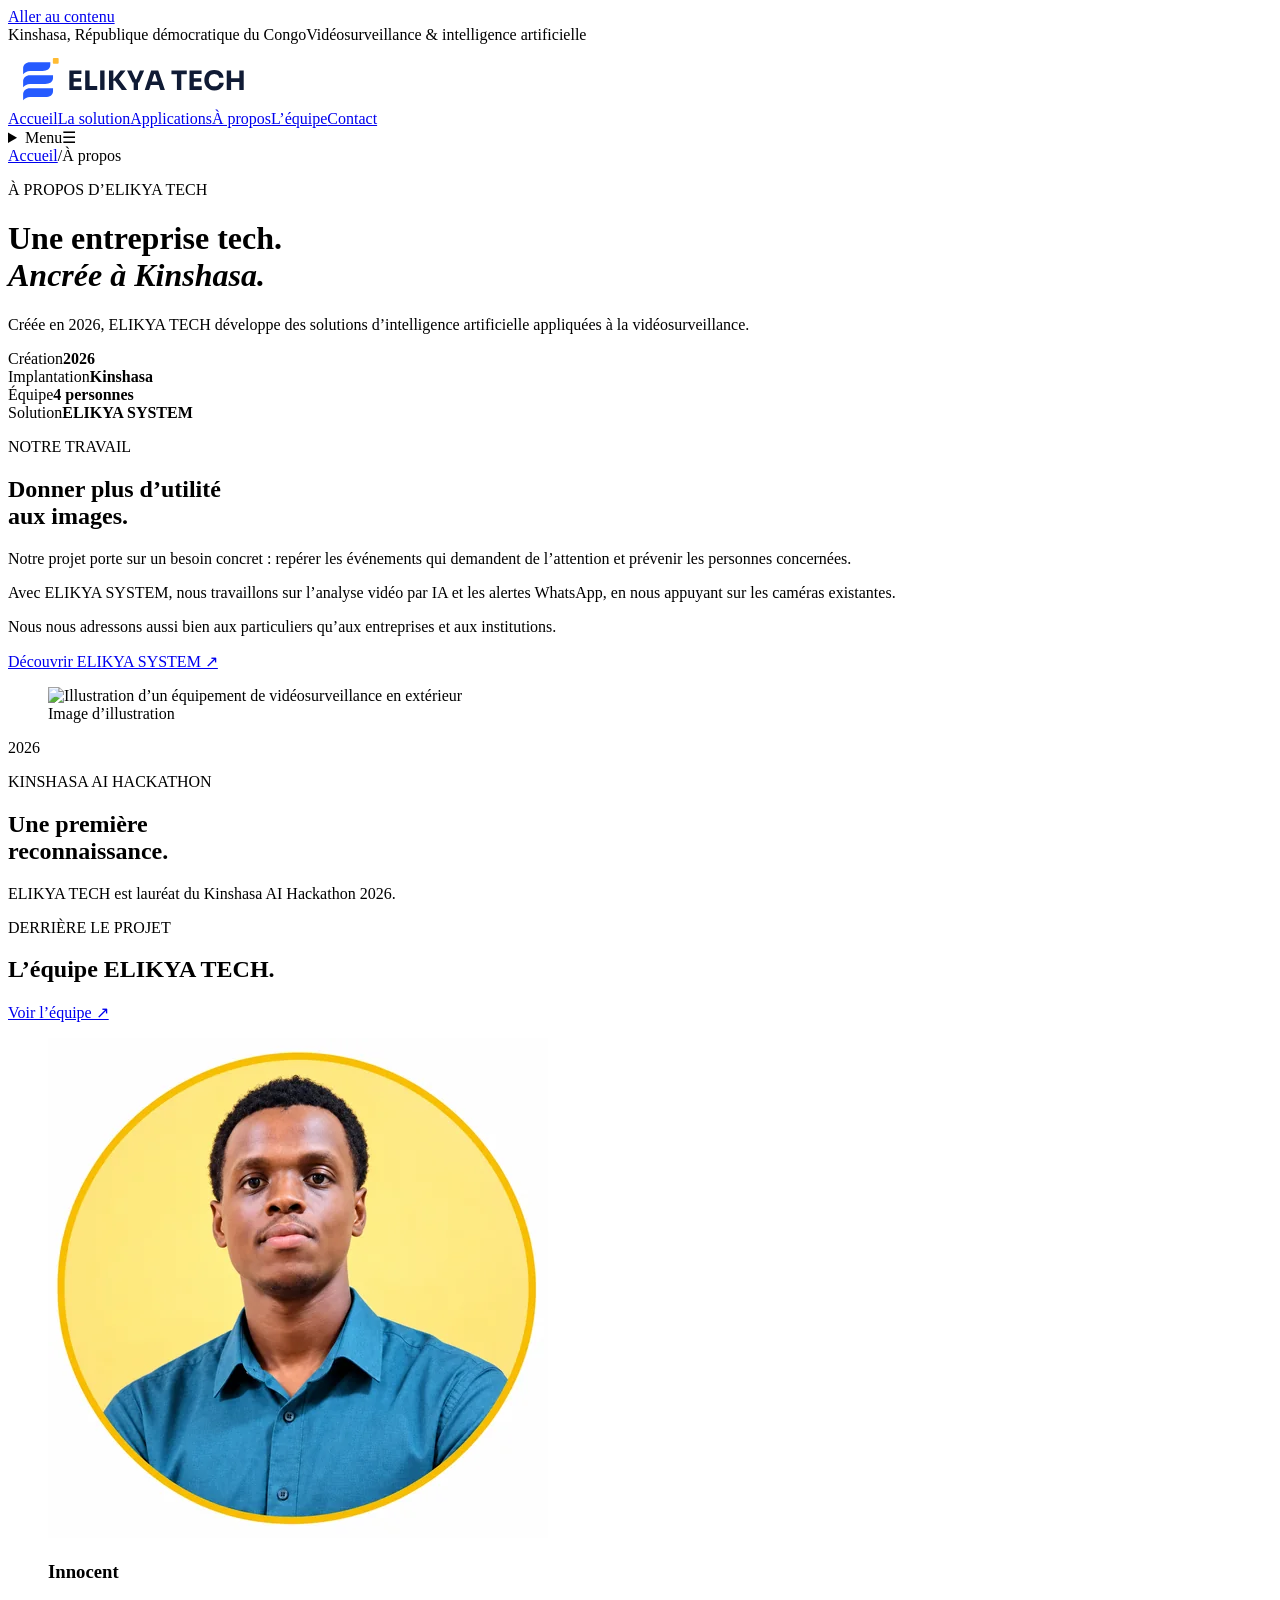
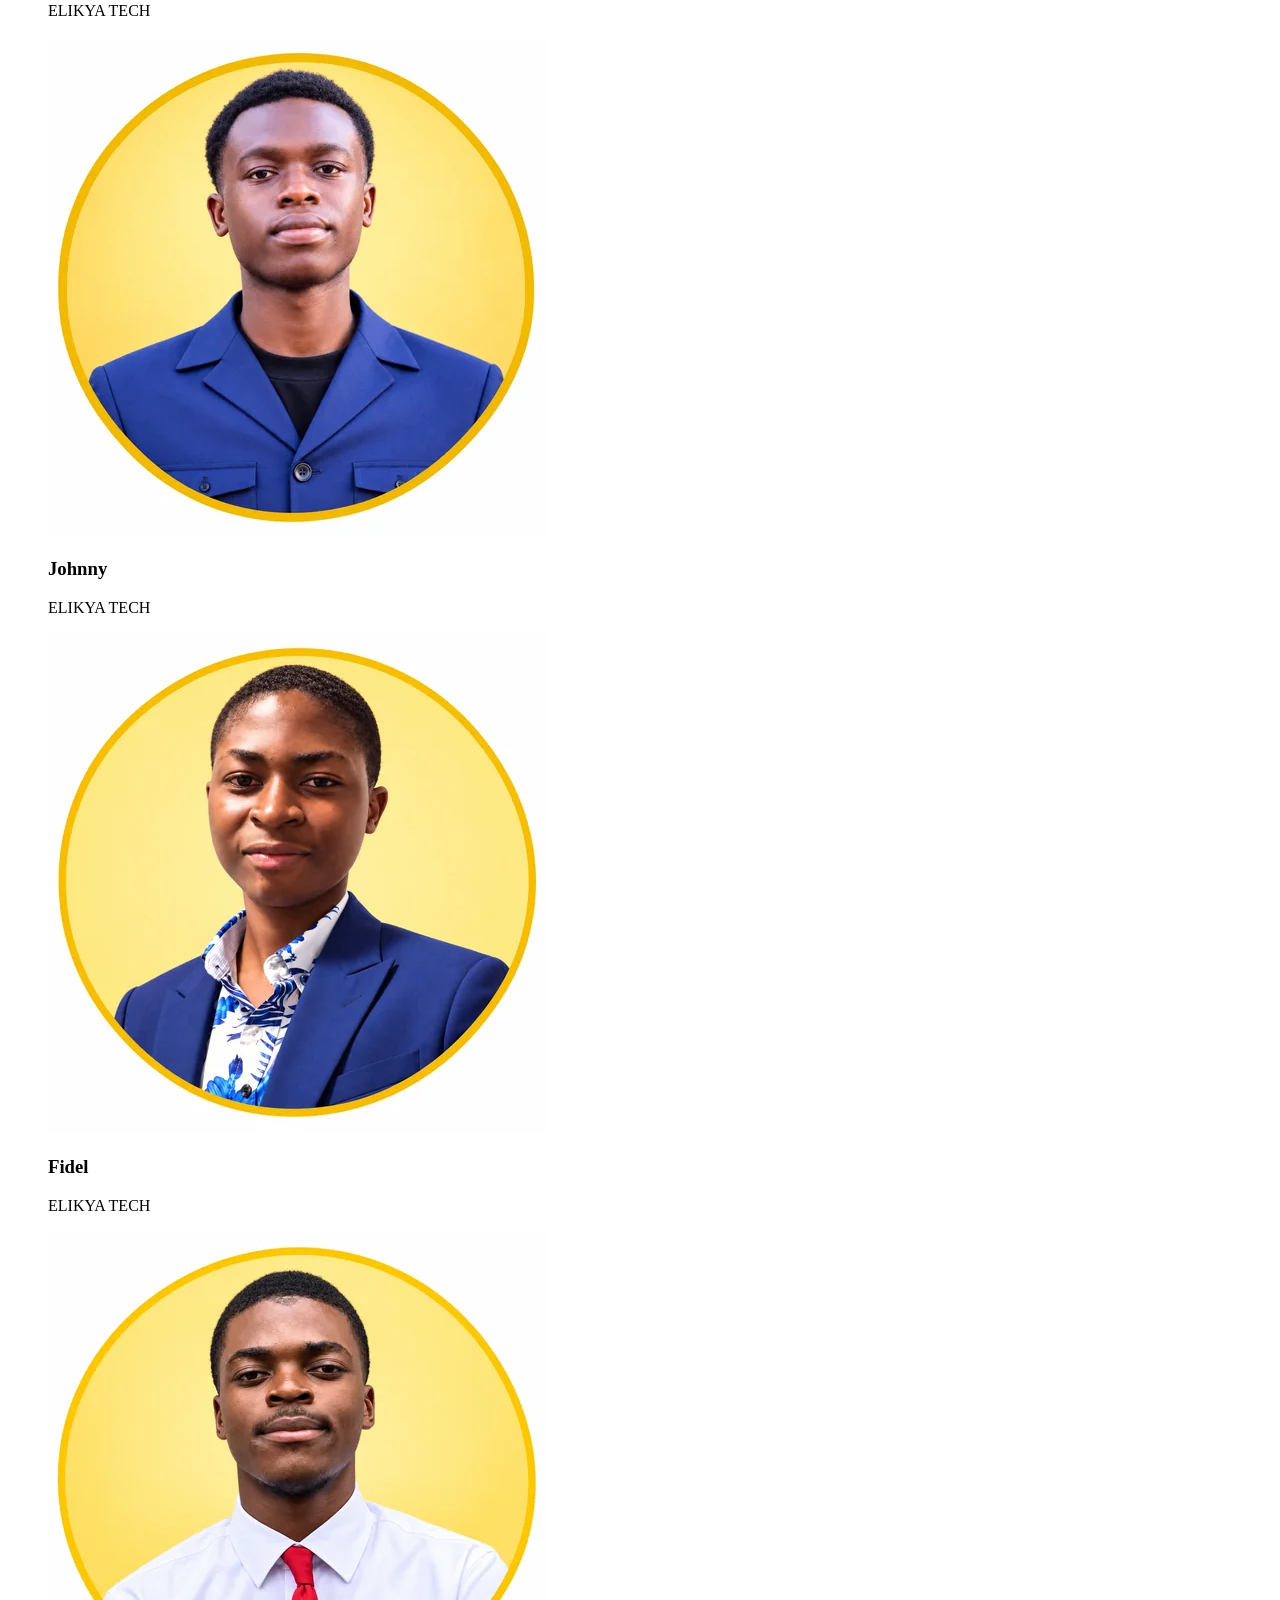
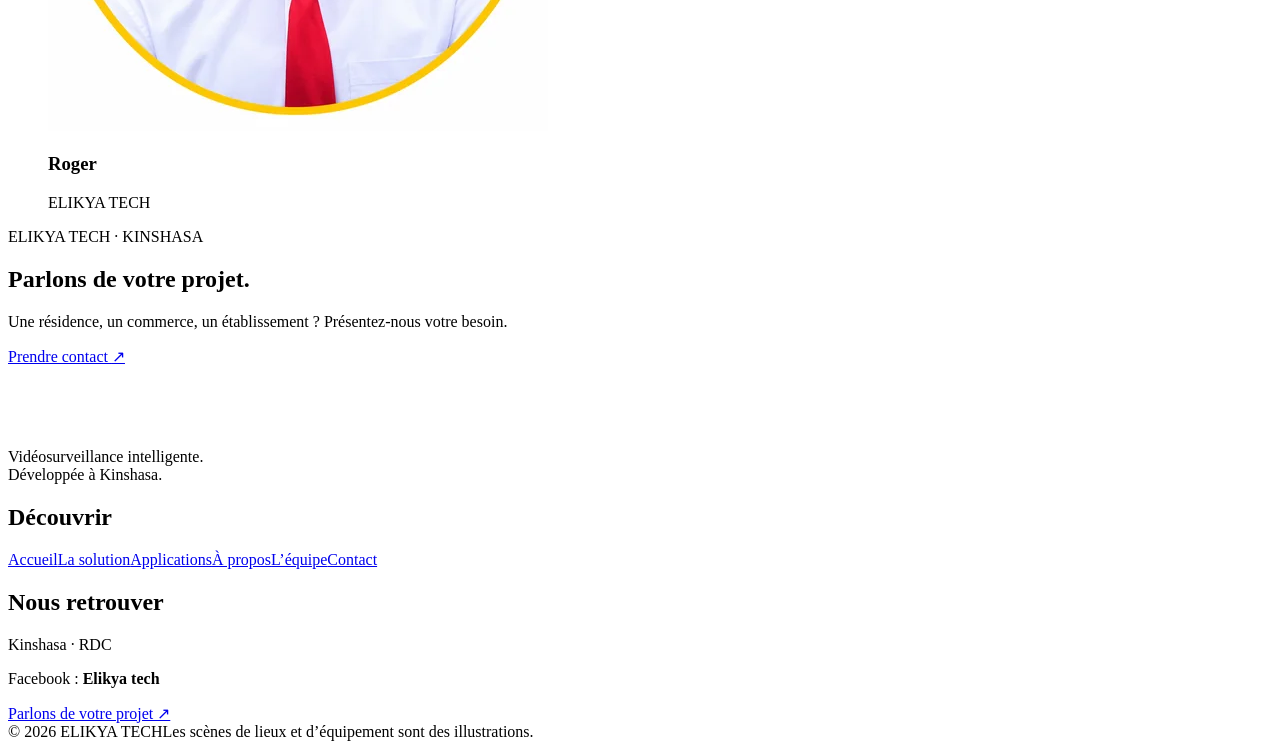
==== a-propos.html @ 8330489a "Refondre ELIKYA TECH en six pages HTML natives" ====
<!doctype html>
<html lang="fr">
<head>
  <meta charset="utf-8">
  <meta name="viewport" content="width=device-width, initial-scale=1">
  <meta name="theme-color" content="#101b35">
  <title>À propos · ELIKYA TECH</title>
  <meta name="description" content="ELIKYA TECH, entreprise créée à Kinshasa en 2026, développe ELIKYA SYSTEM. Découvrez notre projet et notre équipe.">
  <link rel="canonical" href="https://innpero.github.io/elikya-tech-site/a-propos.html">
  <meta property="og:type" content="website">
  <meta property="og:title" content="À propos · ELIKYA TECH">
  <meta property="og:description" content="ELIKYA TECH, entreprise créée à Kinshasa en 2026, développe ELIKYA SYSTEM. Découvrez notre projet et notre équipe.">
  <meta property="og:image" content="https://innpero.github.io/elikya-tech-site/assets/camera.webp">
  <meta property="og:url" content="https://innpero.github.io/elikya-tech-site/a-propos.html">
  <link rel="icon" href="assets/favicon.svg" type="image/svg+xml">
  <link rel="stylesheet" href="css/site.css">
  <script src="js/site.js" defer></script>
</head>
<body>
<a href="#contenu" class="skip">Aller au contenu</a>
<div class="topline"><div class="wrap"><span>Kinshasa, République démocratique du Congo</span><span>Vidéosurveillance & intelligence artificielle</span></div></div>
<header class="site-header"><div class="wrap header-inner">
  <a href="index.html" class="brand" aria-label="ELIKYA TECH, accueil"><img src="assets/logo-horizontal.svg" alt="ELIKYA TECH" width="282" height="62"></a>
  <nav class="desktop-nav" aria-label="Navigation principale"><a href="index.html">Accueil</a><a href="solution.html">La solution</a><a href="applications.html">Applications</a><a href="a-propos.html" aria-current="page">À propos</a><a href="equipe.html">L’équipe</a><a href="contact.html">Contact</a></nav>
  <details class="mobile-menu"><summary aria-label="Ouvrir la navigation"><span>Menu</span><span class="menu-icon" aria-hidden="true">☰</span></summary><nav aria-label="Navigation mobile"><a href="index.html">Accueil</a><a href="solution.html">La solution</a><a href="applications.html">Applications</a><a href="a-propos.html" aria-current="page">À propos</a><a href="equipe.html">L’équipe</a><a href="contact.html">Contact</a></nav></details>
</div></header>
<main id="contenu"><nav class="breadcrumb wrap" aria-label="Fil d’Ariane"><a href="index.html">Accueil</a><span aria-hidden="true">/</span><span>À propos</span></nav>
<header class="wrap page-heading about-heading"><p class="eyebrow">À PROPOS D’ELIKYA TECH</p><h1>Une entreprise tech.<br><em>Ancrée à Kinshasa.</em></h1><p class="lead">Créée en 2026, ELIKYA TECH développe des solutions d’intelligence artificielle appliquées à la vidéosurveillance.</p></header>
<div class="wrap facts-strip"><div><span>Création</span><strong>2026</strong></div><div><span>Implantation</span><strong>Kinshasa</strong></div><div><span>Équipe</span><strong>4 personnes</strong></div><div><span>Solution</span><strong>ELIKYA SYSTEM</strong></div></div>
<section class="wrap about-story"><div class="story-copy"><p class="eyebrow">NOTRE TRAVAIL</p><h2>Donner plus d’utilité<br>aux images.</h2><p class="lead">Notre projet porte sur un besoin concret : repérer les événements qui demandent de l’attention et prévenir les personnes concernées.</p><p>Avec ELIKYA SYSTEM, nous travaillons sur l’analyse vidéo par IA et les alertes WhatsApp, en nous appuyant sur les caméras existantes.</p><p>Nous nous adressons aussi bien aux particuliers qu’aux entreprises et aux institutions.</p><a class="text-link" href="solution.html">Découvrir ELIKYA SYSTEM ↗</a></div><figure><img src="assets/camera.webp" alt="Illustration d’un équipement de vidéosurveillance en extérieur" width="1536" height="1024" class="" loading="lazy" decoding="async"><figcaption>Image d’illustration</figcaption></figure></section>
<section class="milestone"><div class="wrap milestone-inner"><span class="milestone-year">2026</span><div><p class="eyebrow">KINSHASA AI HACKATHON</p><h2>Une première<br>reconnaissance.</h2><p>ELIKYA TECH est lauréat du Kinshasa AI Hackathon 2026.</p></div></div></section>
<section class="wrap team-preview"><div class="section-heading"><div><p class="eyebrow">DERRIÈRE LE PROJET</p><h2>L’équipe ELIKYA TECH.</h2></div><a class="text-link" href="equipe.html">Voir l’équipe ↗</a></div><div class="portrait-grid"><figure class="portrait"><img src="assets/team-innocent.webp" alt="Portrait de Innocent, équipe ELIKYA TECH" width="500" height="500" loading="lazy" decoding="async"><figcaption><h3>Innocent</h3><span>ELIKYA TECH</span></figcaption></figure><figure class="portrait"><img src="assets/team-johnny.webp" alt="Portrait de Johnny, équipe ELIKYA TECH" width="500" height="500" loading="lazy" decoding="async"><figcaption><h3>Johnny</h3><span>ELIKYA TECH</span></figcaption></figure><figure class="portrait"><img src="assets/team-fidel.webp" alt="Portrait de Fidel, équipe ELIKYA TECH" width="500" height="500" loading="lazy" decoding="async"><figcaption><h3>Fidel</h3><span>ELIKYA TECH</span></figcaption></figure><figure class="portrait"><img src="assets/team-roger.webp" alt="Portrait de Roger, équipe ELIKYA TECH" width="500" height="500" loading="lazy" decoding="async"><figcaption><h3>Roger</h3><span>ELIKYA TECH</span></figcaption></figure></div></section>
<section class="contact-band"><div class="wrap band-inner"><div><p class="eyebrow">ELIKYA TECH · KINSHASA</p><h2>Parlons de votre projet.</h2><p>Une résidence, un commerce, un établissement ? Présentez-nous votre besoin.</p></div><a class="button light" href="contact.html">Prendre contact <span aria-hidden="true">↗</span></a></div></section>
</main>
<footer class="site-footer"><div class="wrap footer-grid"><div class="footer-intro"><a href="index.html"><img src="assets/logo-horizontal-white.svg" alt="ELIKYA TECH" width="282" height="62" loading="lazy"></a><p>Vidéosurveillance intelligente.<br>Développée à Kinshasa.</p></div><div><h2>Découvrir</h2><nav aria-label="Navigation de pied de page"><a href="index.html">Accueil</a><a href="solution.html">La solution</a><a href="applications.html">Applications</a><a href="a-propos.html" aria-current="page">À propos</a><a href="equipe.html">L’équipe</a><a href="contact.html">Contact</a></nav></div><div><h2>Nous retrouver</h2><p>Kinshasa · RDC</p><p>Facebook : <strong>Elikya tech</strong></p><a href="contact.html" class="footer-contact">Parlons de votre projet ↗</a></div></div><div class="wrap footer-bottom"><span>© 2026 ELIKYA TECH</span><span>Les scènes de lieux et d’équipement sont des illustrations.</span></div></footer>
</body>
</html>
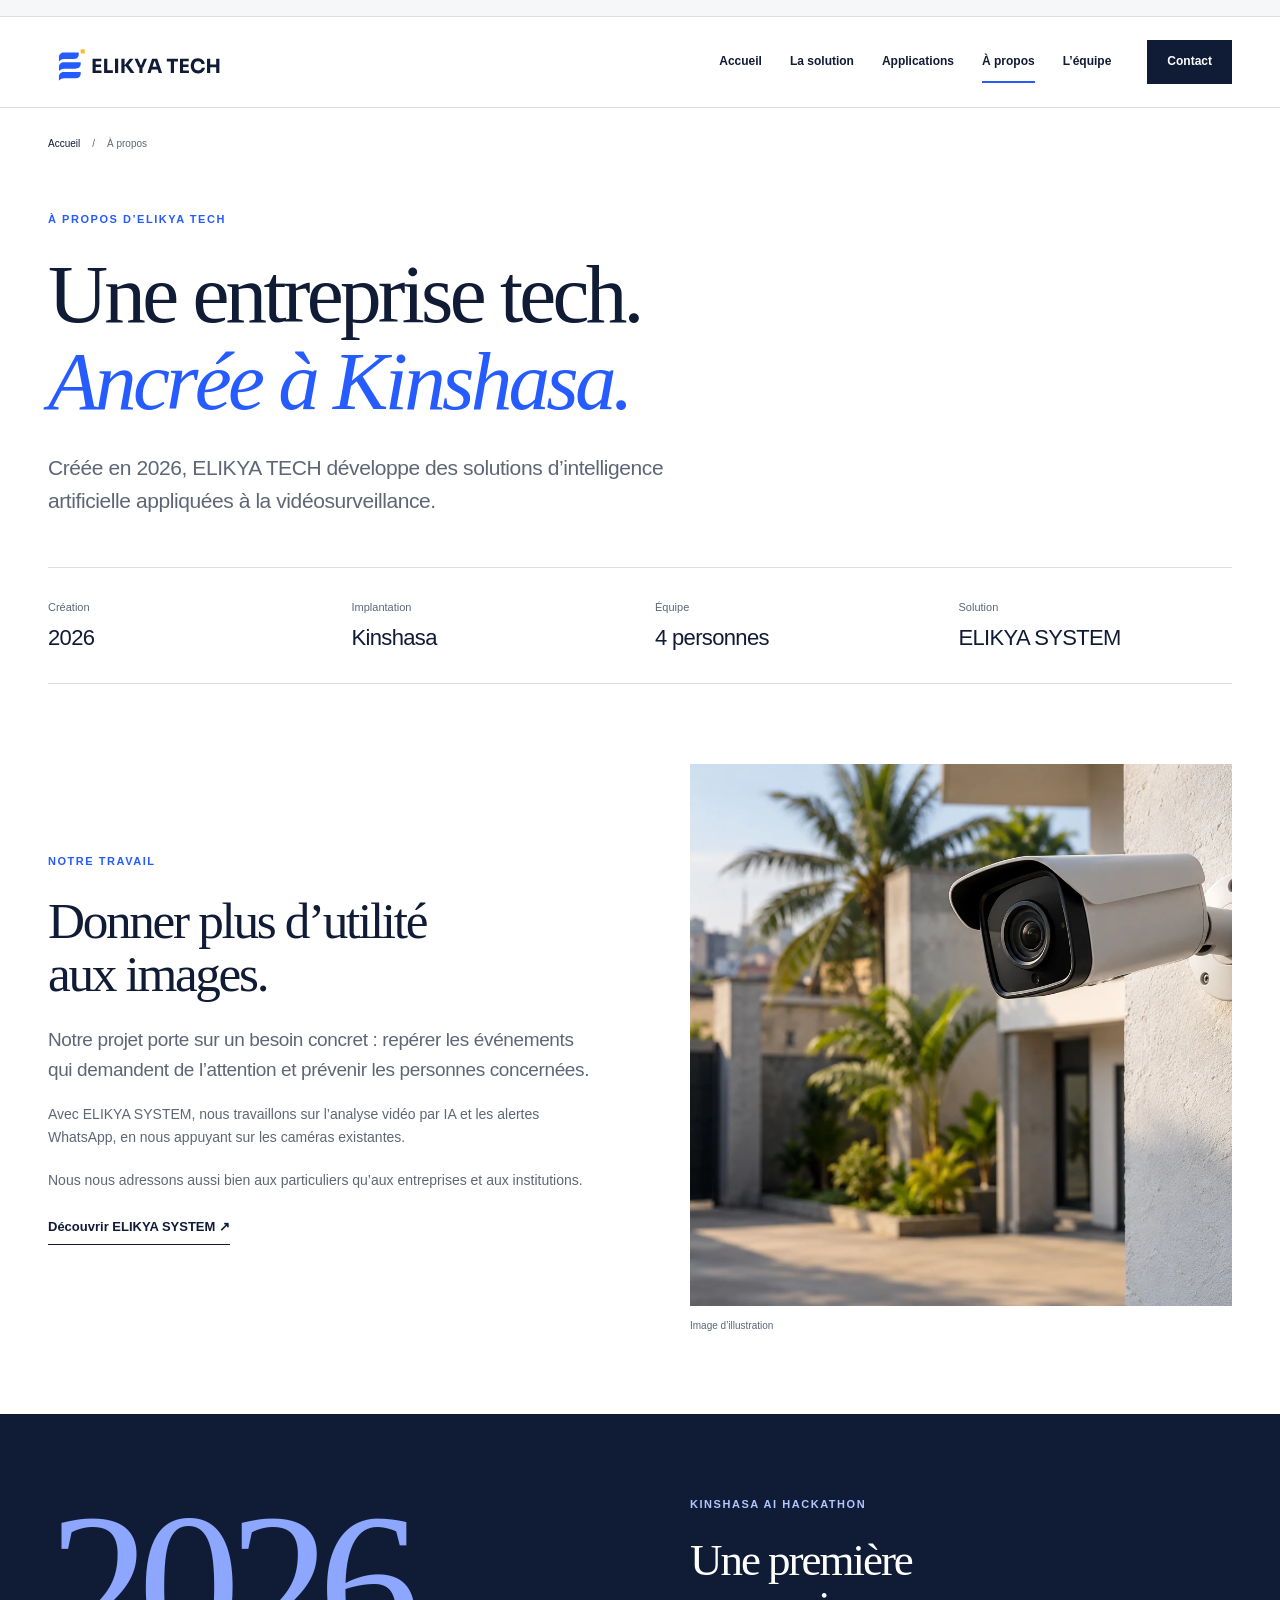
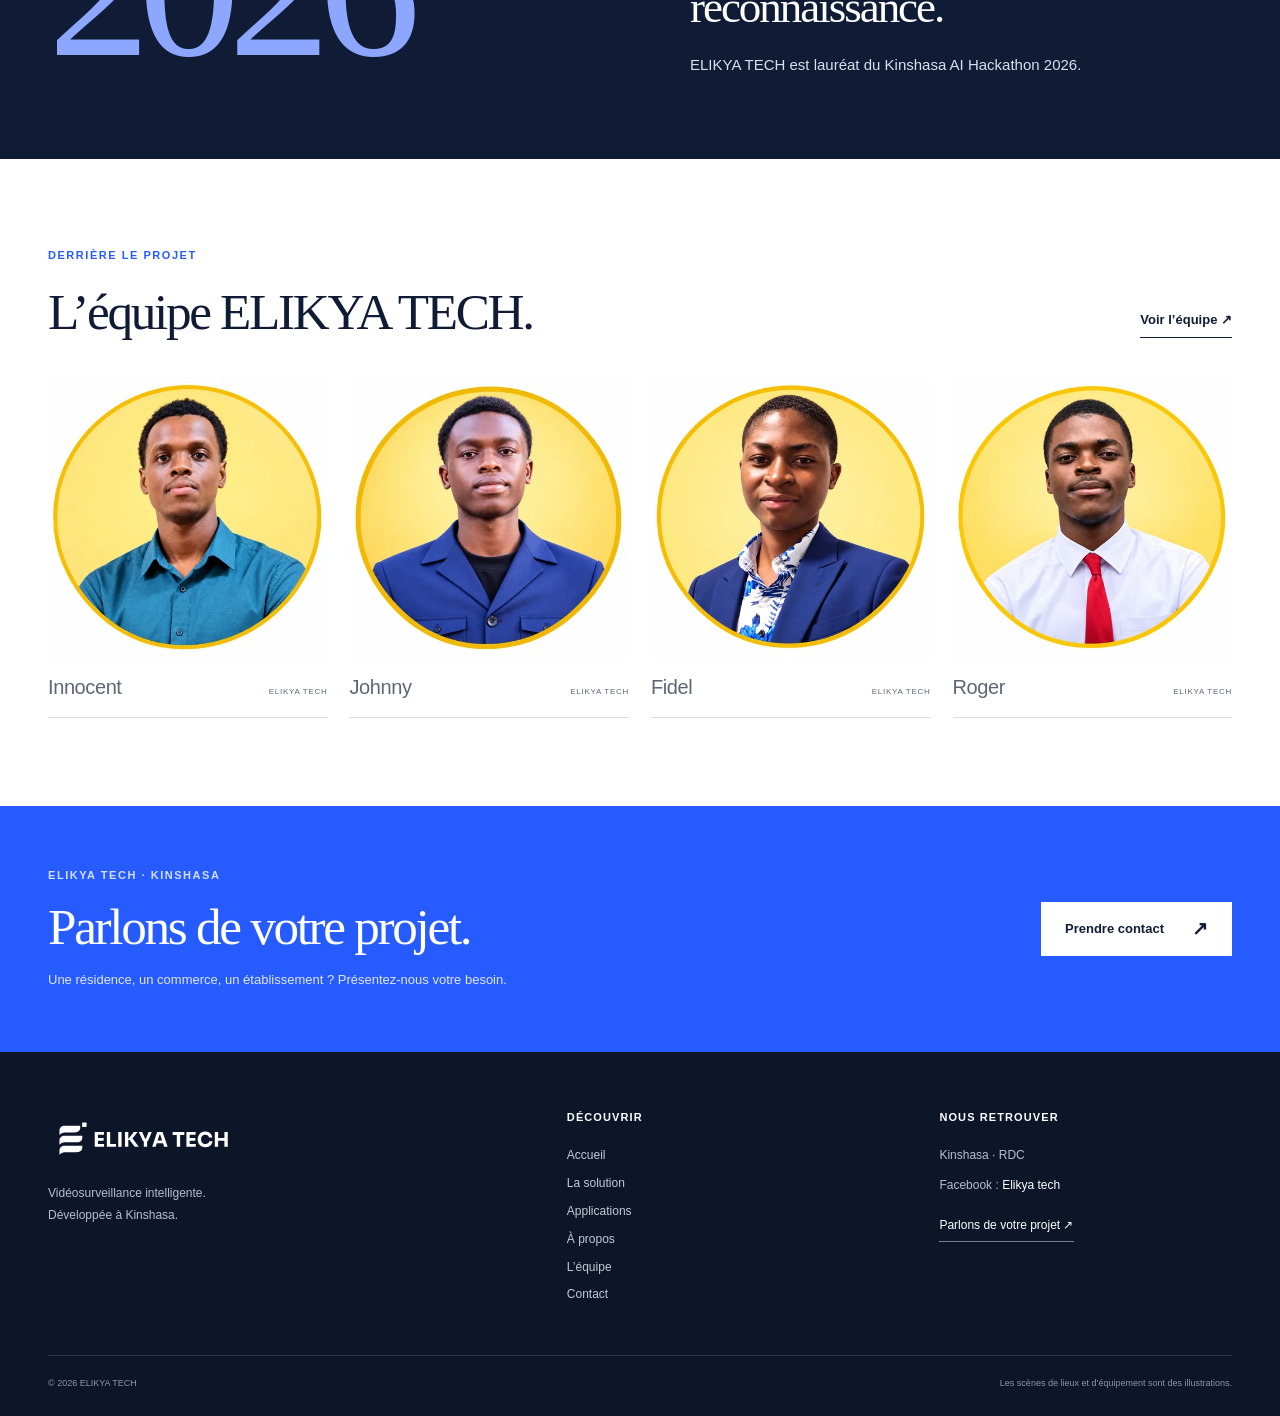
==== commit 9d109def: "Update a-propos.html" ====
--- a/a-propos.html
+++ b/a-propos.html
@@ -13,12 +13,12 @@
   <meta property="og:image" content="https://innpero.github.io/elikya-tech-site/assets/camera.webp">
   <meta property="og:url" content="https://innpero.github.io/elikya-tech-site/a-propos.html">
   <link rel="icon" href="assets/favicon.svg" type="image/svg+xml">
-  <link rel="stylesheet" href="css/site.css">
+  <link rel="stylesheet" href="css/site.css?v=20261021-2">
   <script src="js/site.js" defer></script>
 </head>
 <body>
 <a href="#contenu" class="skip">Aller au contenu</a>
-<div class="topline"><div class="wrap"><span>Kinshasa, République démocratique du Congo</span><span>Vidéosurveillance & intelligence artificielle</span></div></div>
+<div class="topline"><div class="wrap"><span>Vidéosurveillance & intelligence artificielle</span></div></div>
 <header class="site-header"><div class="wrap header-inner">
   <a href="index.html" class="brand" aria-label="ELIKYA TECH, accueil"><img src="assets/logo-horizontal.svg" alt="ELIKYA TECH" width="282" height="62"></a>
   <nav class="desktop-nav" aria-label="Navigation principale"><a href="index.html">Accueil</a><a href="solution.html">La solution</a><a href="applications.html">Applications</a><a href="a-propos.html" aria-current="page">À propos</a><a href="equipe.html">L’équipe</a><a href="contact.html">Contact</a></nav>
@@ -34,4 +34,4 @@
 </main>
 <footer class="site-footer"><div class="wrap footer-grid"><div class="footer-intro"><a href="index.html"><img src="assets/logo-horizontal-white.svg" alt="ELIKYA TECH" width="282" height="62" loading="lazy"></a><p>Vidéosurveillance intelligente.<br>Développée à Kinshasa.</p></div><div><h2>Découvrir</h2><nav aria-label="Navigation de pied de page"><a href="index.html">Accueil</a><a href="solution.html">La solution</a><a href="applications.html">Applications</a><a href="a-propos.html" aria-current="page">À propos</a><a href="equipe.html">L’équipe</a><a href="contact.html">Contact</a></nav></div><div><h2>Nous retrouver</h2><p>Kinshasa · RDC</p><p>Facebook : <strong>Elikya tech</strong></p><a href="contact.html" class="footer-contact">Parlons de votre projet ↗</a></div></div><div class="wrap footer-bottom"><span>© 2026 ELIKYA TECH</span><span>Les scènes de lieux et d’équipement sont des illustrations.</span></div></footer>
 </body>
-</html>+</html>
--- a/css/site.css
+++ b/css/site.css
@@ -0,0 +1,23 @@
+/* ELIKYA TECH — HTML/CSS natifs, 2026 */
+:root{--ink:#101b35;--blue:#265bff;--paper:#fff;--soft:#f3f4f5;--line:#dce0e5;--muted:#5e6675;--yellow:#ffbb33;--serif:Georgia,'Times New Roman',serif;--sans:Arial,Helvetica,sans-serif}
+*{box-sizing:border-box}html{scroll-behavior:smooth;scroll-padding-top:115px}body{margin:0;background:var(--paper);color:var(--ink);font-family:var(--sans);font-size:16px;line-height:1.65}a{color:inherit;text-decoration:none}img{display:block;max-width:100%;height:auto}button,input,select,textarea{font:inherit}button,summary{cursor:pointer}button{border:0}h1,h2,h3,p,figure{margin:0}h1,h2{font-family:var(--serif);font-weight:400;letter-spacing:-.045em;line-height:1.04}h1{font-size:clamp(52px,6.5vw,92px)}h2{font-size:clamp(35px,4vw,58px)}h3{font-size:18px;line-height:1.3;letter-spacing:-.02em}em{font-weight:400;color:var(--blue)}p{color:var(--muted)}p+p{margin-top:19px}a,button,summary,input,textarea,select{-webkit-tap-highlight-color:transparent}:focus-visible{outline:3px solid var(--blue);outline-offset:5px}.wrap{width:min(1240px,calc(100% - 96px));margin-inline:auto}.eyebrow{font-family:var(--sans);font-size:11px;font-weight:700;letter-spacing:.14em;line-height:1.6;text-transform:uppercase;color:var(--blue);margin-bottom:23px}.lead{font-size:21px;line-height:1.55;letter-spacing:-.02em}.skip{position:fixed;top:10px;left:10px;z-index:100;transform:translateY(-160%);background:white;padding:10px 20px;color:var(--ink)}.skip:focus{transform:none}.button{display:inline-flex;gap:28px;align-items:center;justify-content:space-between;padding:16px 23px;min-height:54px;font-size:13px;line-height:1.4;font-weight:700;border:1px solid transparent;transition:background .18s,color .18s;max-width:100%}.button span{font-size:19px;line-height:1}.button.primary{color:white;background:var(--blue)}.button.primary:hover{background:#1647da}.button.dark{color:white;background:var(--ink)}.button.dark:hover{background:var(--blue)}.button.light{background:white;color:var(--ink)}.button.light:hover{background:var(--yellow)}.text-link{font-size:13px;font-weight:700;display:inline-flex;align-items:center;gap:27px;padding-bottom:8px;border-bottom:1px solid var(--ink);line-height:1.5}.text-link:hover{color:var(--blue);border-color:var(--blue)}.text-link span{font-size:19px}
+/* Navigation */
+.topline{border-bottom:1px solid var(--line);background:#f6f7f8}.topline>.wrap{display:flex;justify-content:flex-end;gap:20px;padding-block:8px;font-size:10px;color:var(--muted)}.site-header{position:sticky;top:0;background:white;border-bottom:1px solid var(--line);z-index:20}.header-inner{display:flex;align-items:center;justify-content:space-between;gap:28px;min-height:90px}.brand{flex:none}.brand img{width:205px;height:auto}.desktop-nav{display:flex;align-items:center;gap:28px}.desktop-nav>a{position:relative;font-size:12px;font-weight:700;padding:34px 0;white-space:nowrap}.desktop-nav>a[aria-current=page]:after{content:'';position:absolute;bottom:23px;left:0;right:0;height:2px;background:var(--blue)}.desktop-nav>a:last-child{margin-left:8px;background:var(--ink);color:white;padding:12px 20px}.desktop-nav>a:last-child[aria-current=page]{background:var(--blue)}.desktop-nav>a:last-child:after{display:none}.desktop-nav>a:hover{color:var(--blue)}.desktop-nav>a:last-child:hover{background:var(--blue);color:white}.mobile-menu{display:none}
+/* Home */
+.home-hero{position:relative;isolation:isolate;min-height:660px;display:flex;align-items:center;overflow:hidden;color:white;background:var(--ink)}.hero-photo{position:absolute;inset:0;width:100%;height:100%;object-fit:cover;object-position:center 43%;z-index:-3}.hero-shade{position:absolute;inset:0;background:linear-gradient(90deg,rgba(5,14,30,.89) 0%,rgba(5,14,30,.74) 35%,rgba(5,14,30,.17) 68%,rgba(5,14,30,.02) 100%);z-index:-2}.hero-copy{padding-block:70px 110px}.hero-copy>.eyebrow{color:#c5ceeb;margin-bottom:29px}.hero-copy>h1{font-size:clamp(58px,6.6vw,94px);max-width:650px;letter-spacing:-.04em;line-height:.99}.hero-copy>p:not(.eyebrow){font-size:16px;line-height:1.75;color:#e0e5ee;max-width:405px;margin:29px 0}.hero-copy .button{margin-top:3px}.hero-foot{position:absolute;bottom:24px;left:0;right:0;display:flex;justify-content:space-between;gap:20px;font-size:10px;line-height:1.5;color:#e4e8ee}.hero-foot span:last-child{opacity:.8}.intro-section{padding-block:90px}.intro-grid{display:grid;grid-template-columns:1fr 1fr;gap:100px;align-items:start}.intro-grid>div>p:not(.lead){font-size:14px;line-height:1.9;max-width:510px}.intro-grid .text-link{margin-top:26px}.three-principles{display:grid;grid-template-columns:repeat(3,1fr);gap:45px;border-top:1px solid var(--line);margin-top:60px;padding-top:28px}.three-principles>div>span{font-size:11px;letter-spacing:.1em;color:var(--blue)}.three-principles h3{margin:15px 0 8px;font-size:16px}.three-principles p{font-size:13px;max-width:260px}.section-heading{display:flex;align-items:end;justify-content:space-between;gap:40px;margin-bottom:39px}.section-heading .eyebrow{margin-bottom:20px}.section-heading .text-link{flex:none}.applications-home{padding-block:78px;background:var(--soft)}.image-card-grid{display:grid;grid-template-columns:repeat(3,1fr);gap:22px}.image-card{position:relative;overflow:hidden;min-height:375px;background:var(--ink);color:white;isolation:isolate}.image-card:after{content:'';position:absolute;inset:0;background:linear-gradient(0deg,rgba(5,14,30,.85),rgba(5,14,30,0) 70%);z-index:-1}.image-card img{position:absolute;width:100%;height:100%;object-fit:cover;z-index:-2;transition:transform .4s}.image-card:hover img{transform:scale(1.035)}.image-card>div{position:absolute;left:25px;right:25px;bottom:25px}.image-card div>span:first-child{display:block;font-size:9px;letter-spacing:.12em;line-height:1.4;color:#e2e6ef;max-width:88%}.image-card h3{font-family:var(--serif);font-weight:400;font-size:33px;letter-spacing:-.04em;margin-top:10px}.card-arrow{position:absolute;right:0;bottom:0;font-size:25px}.image-note{font-size:10px;margin-top:17px;color:#737b87}.team-preview{padding-block:88px}.portrait-grid{display:grid;grid-template-columns:repeat(4,minmax(0,1fr));gap:22px}.portrait{min-width:0}.portrait img{width:100%;height:auto;aspect-ratio:1;object-fit:cover;background:#f8ebc0}.portrait figcaption{display:flex;align-items:baseline;justify-content:space-between;gap:10px;border-bottom:1px solid var(--line);padding:17px 0}.portrait h3{font-size:20px;font-weight:500}.portrait figcaption>span{font-size:8px;letter-spacing:.09em;color:var(--muted);white-space:nowrap}.team-caption{display:flex;justify-content:space-between;gap:20px;color:var(--muted);margin-top:25px;font-size:12px}.team-caption a{font-weight:700;color:var(--ink)}.contact-band{background:var(--blue);color:white;padding-block:61px}.band-inner{display:flex;justify-content:space-between;align-items:center;gap:60px}.band-inner .eyebrow{color:#d3dfff;margin-bottom:16px}.band-inner h2{font-size:clamp(36px,4vw,56px)}.band-inner p:not(.eyebrow){font-size:13px;color:#e0e7ff;margin-top:16px;max-width:610px}.band-inner>.button{flex:none}
+/* Inner pages */
+.breadcrumb{display:flex;gap:12px;padding-block:28px;font-size:10px;color:var(--muted)}.breadcrumb>a{color:var(--ink)}.page-heading{padding-block:30px 50px}.page-heading .lead{max-width:690px;margin-top:28px}.page-heading h1{max-width:1020px}.split-heading{display:grid;grid-template-columns:.95fr 1.05fr;gap:75px;align-items:center;padding-block:20px 76px}.split-heading .lead{max-width:460px;margin-top:28px;font-size:19px}.split-heading .button{margin-top:30px}.framed-photo{margin:0}.framed-photo img{aspect-ratio:1.04;object-fit:cover;object-position:67% center}figcaption{font-size:10px;color:var(--muted);padding-top:12px}.process-section{padding-block:78px;background:var(--soft)}.process-layout{display:grid;grid-template-columns:.85fr 1.15fr;gap:110px}.process-layout>div>p:not(.eyebrow){font-size:14px;max-width:340px;margin-top:27px}.process-list{padding:0;margin:0;list-style:none}.process-list li{display:grid;grid-template-columns:38px 1fr;gap:25px;border-bottom:1px solid #ccd1d9;padding:27px 0}.process-list li:first-child{padding-top:0}.process-list li>span{color:var(--blue);font-size:12px;font-weight:700;margin-top:4px}.process-list h3{font-size:20px;margin-bottom:12px}.process-list p{font-size:14px}.offer-section{padding-block:85px;display:grid;grid-template-columns:1fr 1fr;gap:100px;border-bottom:1px solid var(--line)}.offer-copy .text-link{margin-top:26px}.offer-copy>p:not(.lead){font-size:14px}.faq-section{padding-block:75px 95px}.faq{margin-top:35px;border-top:1px solid var(--line);max-width:920px}.faq>details{border-bottom:1px solid var(--line);padding:22px 0}.faq summary{font-weight:700;font-size:16px;list-style:none;display:flex;justify-content:space-between;gap:20px;align-items:center}.faq summary:after{content:'+';font-size:24px;font-weight:400;color:var(--blue)}.faq>details[open]>summary:after{content:'−'}.faq summary::-webkit-details-marker{display:none}.faq details p{font-size:14px;padding:18px 45px 0 0;max-width:750px}.section-nav{display:flex;gap:35px;flex-wrap:wrap;border-top:1px solid var(--line);border-bottom:1px solid var(--line);padding-block:20px;font-size:12px;font-weight:700}.section-nav a:hover{color:var(--blue)}.application-row{display:grid;grid-template-columns:1.1fr .9fr;gap:85px;align-items:center;padding-block:80px;scroll-margin-top:40px}.application-row>figure img{aspect-ratio:1.15;object-fit:cover}.application-row>div>p:not(.eyebrow){font-size:15px;margin-top:24px}.application-row h3{font-size:12px;margin-top:28px}.plain-list{padding:0;list-style:none;margin:12px 0 27px}.plain-list li{font-size:13px;color:var(--muted);padding:10px 0;border-bottom:1px solid var(--line)}.application-tint{background:var(--soft)}.application-row.reverse>figure{grid-column:2;grid-row:1}.application-row.reverse>div{grid-column:1;grid-row:1}.facts-strip{display:grid;grid-template-columns:repeat(4,1fr);border-top:1px solid var(--line);border-bottom:1px solid var(--line);padding-block:30px;gap:30px}.facts-strip>div{display:flex;flex-direction:column;gap:8px}.facts-strip span{font-size:11px;color:var(--muted)}.facts-strip strong{font-size:22px;font-weight:500;line-height:1.3;letter-spacing:-.03em}.about-story{display:grid;grid-template-columns:1fr 1fr;gap:100px;padding-block:80px;align-items:center}.story-copy .lead{margin-top:25px;font-size:19px}.story-copy>p:not(.lead):not(.eyebrow){font-size:14px}.story-copy .text-link{margin-top:25px}.about-story figure img{aspect-ratio:1;object-fit:cover;object-position:65% center}.milestone{background:var(--ink);color:white;padding-block:70px}.milestone-inner{display:grid;grid-template-columns:1fr 1fr;gap:100px;align-items:center}.milestone-year{font-family:var(--serif);font-size:clamp(100px,16vw,210px);line-height:1;letter-spacing:-.06em;color:#8da7ff}.milestone .eyebrow{color:#b2c5ff}.milestone h2{font-size:45px}.milestone p:not(.eyebrow){color:#d9e0ed;font-size:15px;margin-top:22px}.team-full{padding-block:10px 75px}.team-full .portrait img{aspect-ratio:4/5;object-fit:cover;object-position:center}.team-statement{padding-block:50px 75px;border-top:1px solid var(--line)}.team-statement>p:not(.eyebrow){max-width:650px;font-size:18px;margin-top:25px}.team-statement .text-link{margin-top:27px}.contact-layout{display:grid;grid-template-columns:1fr 1fr;gap:110px;padding-block:10px 100px}.contact-panel h2{font-size:43px}.contact-info{margin-top:25px;border-top:1px solid var(--line)}.contact-info>div{padding:15px 0;border-bottom:1px solid var(--line);display:flex;gap:25px;justify-content:space-between;font-size:13px}.contact-info>div>span{color:var(--muted)}.contact-info strong{font-weight:500}.contact-panel>p:not(.eyebrow){font-size:14px;margin-top:25px}.contact-panel>.button{margin-top:22px}.small-copy{font-size:11px!important;color:var(--muted);line-height:1.7}.contact-panel>p.small-copy{margin-top:12px}.contact-photo{margin-top:30px}.contact-photo img{aspect-ratio:1.8;object-fit:cover}.message-panel{padding:32px;background:var(--soft);align-self:start}.message-panel h2{font-size:31px;letter-spacing:-.035em}.message-panel>p{font-size:13px;margin-top:20px}.message-panel form{margin-top:30px}label{display:block;font-weight:700;font-size:11px;margin-bottom:19px}input,textarea,select{display:block;width:100%;padding:12px 13px;margin-top:8px;min-height:47px;border:1px solid #cad0da;background:white;border-radius:0;color:var(--ink);font-size:14px}textarea{resize:vertical}input::placeholder,textarea::placeholder{color:#7c8490}.message-panel .button{width:100%}.message-panel .small-copy{margin-top:13px}.message-result{border-top:1px solid #cbd2df;margin-top:28px;padding-top:24px}.message-result[hidden]{display:none}.message-result textarea{font-size:12px}#copy-status{font-size:12px;margin-top:12px;color:var(--ink)}
+/* Footer */
+.site-footer{background:#0d1528;color:white;padding-block:60px 25px}.footer-grid{display:grid;grid-template-columns:1.5fr 1fr 1fr;gap:80px}.footer-intro img{width:215px;height:auto}.footer-intro>p{color:#a6b1c7;font-size:13px;line-height:1.8;margin-top:24px}.site-footer h2{font-family:var(--sans);font-size:11px;font-weight:700;text-transform:uppercase;letter-spacing:.1em;margin:0 0 23px}.site-footer nav{display:grid;gap:8px;font-size:12px;color:#c2cad9}.site-footer p{font-size:12px;color:#b3bfd4}.site-footer p+p{margin-top:10px}.site-footer strong{font-weight:400;color:white}.footer-contact{display:inline-block;font-size:12px;border-bottom:1px solid #73809a;padding-bottom:5px;margin-top:20px}.site-footer a:hover{color:#9db2ff}.footer-bottom{border-top:1px solid #293248;margin-top:50px;padding-top:20px;display:flex;justify-content:space-between;gap:25px;font-size:9px;color:#8996ad;line-height:1.6}
+/* Small screens */
+@media(min-width:1600px){.home-hero{min-height:740px}}
+@media(max-width:1100px){.wrap{width:calc(100% - 64px)}.desktop-nav{gap:19px}.brand img{width:180px}.header-inner{gap:18px}.desktop-nav>a{font-size:11px}.desktop-nav>a:last-child{padding:11px 16px;margin-left:0}.intro-grid,.offer-section,.about-story{gap:60px}.process-layout{gap:65px}.application-row{gap:55px}.contact-layout{gap:55px}.portrait-grid{gap:16px}.portrait figcaption{display:block}.portrait figcaption>span{display:block;margin-top:4px}.footer-grid{gap:50px}.home-hero{min-height:620px}.image-card{min-height:330px}}
+@media(max-width:850px){.wrap{width:calc(100% - 44px)}.topline>.wrap{font-size:9px}.topline span:last-child{display:none}.header-inner{min-height:76px}.brand img{width:185px}.desktop-nav{display:none}.mobile-menu{display:block}.mobile-menu>summary{list-style:none;display:flex;align-items:center;gap:13px;font-size:11px;font-weight:700;padding:12px 0 12px 14px}.mobile-menu>summary::-webkit-details-marker{display:none}.menu-icon{font-size:22px;font-weight:400}.mobile-menu>nav{position:absolute;left:0;right:0;top:100%;padding:15px 22px 24px;background:white;border-bottom:1px solid var(--line);box-shadow:0 16px 20px rgba(16,27,53,.08);display:grid;z-index:25}.mobile-menu nav a{padding:11px 0;font-size:14px;border-bottom:1px solid #edf0f4}.mobile-menu nav a[aria-current=page]{color:var(--blue)}.home-hero{min-height:620px}.hero-copy{padding-block:65px 105px}.hero-copy>h1{font-size:72px}.hero-shade{background:linear-gradient(90deg,rgba(5,14,30,.88),rgba(5,14,30,.61) 70%,rgba(5,14,30,.32))}.hero-photo{object-position:60% center}.intro-section,.team-preview{padding-block:65px}.intro-grid{gap:40px}.intro-grid>.lead{font-size:18px}.three-principles{gap:20px;margin-top:45px}.image-card-grid{gap:14px}.image-card{min-height:300px}.image-card>div{left:18px;right:18px;bottom:20px}.image-card h3{font-size:27px}.image-card div>span:first-child{font-size:8px}.portrait-grid{grid-template-columns:repeat(2,1fr);gap:28px 18px}.portrait figcaption{display:flex}.portrait figcaption>span{margin-top:0}.band-inner{gap:30px}.band-inner h2{font-size:39px}.band-inner>.button{gap:13px;padding-inline:16px}.split-heading{gap:35px;padding-bottom:60px}.split-heading h1{font-size:63px}.split-heading .lead{font-size:17px}.process-layout{grid-template-columns:1fr;gap:38px}.process-layout>div>p:not(.eyebrow){max-width:600px}.offer-section{gap:40px;padding-block:65px}.application-row{gap:35px;padding-block:60px}.application-row h2{font-size:38px}.application-row>figure img{aspect-ratio:.9}.application-row>div>p:not(.eyebrow){font-size:13px}.about-story{gap:40px}.story-copy .lead{font-size:17px}.milestone-inner{gap:50px}.milestone h2{font-size:38px}.facts-strip{gap:20px}.facts-strip strong{font-size:18px}.contact-layout{grid-template-columns:1fr;gap:45px}.contact-photo{max-width:550px}.contact-layout .contact-panel{max-width:650px}.contact-layout .message-panel{max-width:650px;width:100%}.footer-grid{grid-template-columns:1.2fr 1fr 1fr;gap:30px}.footer-intro img{width:180px}.footer-bottom{font-size:8px}.page-heading{padding-bottom:40px}.section-nav{gap:25px}.section-nav a{font-size:11px}}
+@media(max-width:600px){html{scroll-padding-top:85px}.wrap{width:calc(100% - 36px)}h1{font-size:50px}h2{font-size:38px}.topline>.wrap{font-size:8px;padding-block:7px}.header-inner{min-height:70px}.brand img{width:165px}.mobile-menu>summary{font-size:10px}.eyebrow{font-size:9px;margin-bottom:19px}.home-hero{min-height:650px;align-items:flex-start}.hero-copy{padding-block:64px 105px}.hero-copy>h1{font-size:clamp(51px,13.5vw,72px);line-height:1.01;max-width:100%;letter-spacing:-.045em}.hero-copy>.eyebrow{margin-bottom:25px;font-size:8px}.hero-copy>p:not(.eyebrow){max-width:310px;font-size:14px;margin-block:25px}.hero-photo{object-position:64% center}.hero-shade{background:linear-gradient(90deg,rgba(5,14,30,.88),rgba(5,14,30,.67) 65%,rgba(5,14,30,.4))}.hero-foot{bottom:20px;font-size:8px;flex-direction:column;gap:6px}.hero-copy .button{padding:15px 18px;font-size:12px;min-height:50px}.intro-section,.team-preview{padding-block:52px}.intro-grid{grid-template-columns:1fr;gap:29px}.intro-grid>div>p.lead{font-size:19px}.intro-grid h2>br:last-child{display:none}.intro-grid>div>p:not(.lead){font-size:13px;line-height:1.8}.three-principles{grid-template-columns:1fr;gap:0;margin-top:33px;padding-top:0}.three-principles>div{position:relative;padding:22px 0 22px 42px;border-bottom:1px solid var(--line)}.three-principles>div>span{position:absolute;left:0;top:22px;font-size:10px}.three-principles h3{font-size:15px;margin:0 0 7px}.three-principles p{max-width:100%;font-size:12px}.section-heading{display:block;margin-bottom:28px}.section-heading .text-link{margin-top:22px}.text-link{font-size:12px;gap:20px}.applications-home{padding-block:48px}.image-card-grid{grid-template-columns:1fr;gap:18px}.image-card{min-height:320px}.image-card img{object-position:center 55%}.image-card>div{left:24px;right:24px;bottom:24px}.image-card h3{font-size:35px}.image-card div>span:first-child{font-size:9px}.portrait-grid{gap:24px 14px}.portrait figcaption{display:block;padding-top:12px}.portrait h3{font-size:19px}.portrait figcaption>span{font-size:8px;margin-top:4px}.team-caption{display:block;font-size:11px;margin-top:21px}.team-caption>a{display:inline-block;margin-top:12px}.contact-band{padding-block:42px}.band-inner{display:block}.band-inner h2{font-size:37px}.band-inner p:not(.eyebrow){font-size:12px}.band-inner>.button{margin-top:27px;font-size:12px;padding-inline:19px;gap:40px}.breadcrumb{padding-block:22px;font-size:9px;gap:10px}.page-heading{padding-block:24px 36px}.page-heading h1{font-size:48px;line-height:1.06;overflow-wrap:normal}.page-heading .lead{font-size:18px;line-height:1.6;margin-top:23px}.split-heading{grid-template-columns:1fr;gap:32px;padding-block:22px 44px}.split-heading h1{font-size:66px}.split-heading .lead{font-size:18px;margin-top:25px}.split-heading .button{margin-top:25px;font-size:12px;gap:20px}.framed-photo img{aspect-ratio:1.3;object-position:65% center}.process-section{padding-block:50px}.process-layout{gap:32px}.process-layout>div>p:not(.eyebrow){font-size:13px;margin-top:22px}.process-list li{grid-template-columns:23px 1fr;gap:17px;padding-block:23px}.process-list h3{font-size:18px}.process-list p{font-size:13px}.offer-section{display:block;padding-block:49px}.offer-copy{margin-top:25px}.offer-copy .lead{font-size:18px}.offer-copy>p:not(.lead){font-size:13px}.faq-section{padding-block:46px 55px}.faq-section h2{font-size:35px}.faq summary{font-size:14px}.faq details p{font-size:12px;padding-right:20px}.section-nav{gap:0;display:grid;padding-block:9px}.section-nav>a{font-size:11px;padding-block:11px}.application-row{grid-template-columns:1fr;gap:30px;padding-block:43px}.application-row>figure img{aspect-ratio:1.3}.application-row.reverse>figure{grid-column:auto;grid-row:auto}.application-row.reverse>div{grid-column:auto;grid-row:auto}.application-row h2{font-size:39px}.application-row>div>p:not(.eyebrow){font-size:14px;margin-top:20px}.facts-strip{grid-template-columns:1fr 1fr;gap:27px 20px;padding-block:25px}.facts-strip span{font-size:10px}.facts-strip strong{font-size:19px}.about-story{grid-template-columns:1fr;gap:30px;padding-block:48px}.about-story figure img{aspect-ratio:1.25}.milestone{padding-block:45px}.milestone-inner{grid-template-columns:1fr;gap:25px}.milestone-year{font-size:120px}.milestone h2{font-size:38px}.milestone p:not(.eyebrow){font-size:14px}.team-full{padding-bottom:45px}.team-full .portrait img{aspect-ratio:1;object-position:center}.team-statement{padding-block:40px 50px}.team-statement h2{font-size:35px}.team-statement>p:not(.eyebrow){font-size:16px;margin-top:20px}.contact-layout{padding-bottom:50px;gap:32px}.contact-panel h2{font-size:38px}.contact-info>div{font-size:12px}.contact-panel>p:not(.eyebrow){font-size:13px}.contact-panel>.button{font-size:11px;padding:15px 16px;gap:10px}.message-panel{padding:25px 18px}.message-panel h2{font-size:29px}.message-panel>p{font-size:12px}.message-panel form{margin-top:24px}.contact-photo{margin-top:25px}.site-footer{padding-top:42px}.footer-grid{grid-template-columns:1fr 1fr;gap:36px 25px}.footer-intro{grid-column:1/-1;display:flex;justify-content:space-between;gap:20px;align-items:center}.footer-intro img{width:165px}.footer-intro>p{font-size:10px;margin:0;line-height:1.6}.site-footer h2{font-size:10px;margin-bottom:19px}.site-footer nav{font-size:11px;gap:9px}.site-footer p{font-size:11px}.footer-contact{font-size:11px;line-height:1.6;margin-top:17px}.footer-bottom{display:block;font-size:8px;margin-top:35px;padding-top:18px}.footer-bottom>span{display:block}.footer-bottom>span+span{margin-top:8px}}
+@media(max-width:350px){.wrap{width:calc(100% - 28px)}.brand img{width:145px}.hero-copy>h1{font-size:48px}.home-hero{min-height:640px}.page-heading h1{font-size:42px}.split-heading h1{font-size:58px}.footer-intro{display:block}.footer-intro>p{margin-top:18px}.portrait figcaption>span{font-size:7px}.contact-panel>.button{font-size:10px;padding-inline:12px}}
+@media(prefers-reduced-motion:reduce){html{scroll-behavior:auto}*,*:before,*:after{transition:none!important;animation:none!important}}
+@media print{.topline,.mobile-menu,.desktop-nav,.contact-band,.site-footer,.skip{display:none}.site-header{position:static}.wrap{width:100%}.home-hero{min-height:450px}.hero-photo{opacity:.4}.hero-shade{background:#101b35}.button{border-color:currentColor}a{color:inherit}}
+
+/* Retrait de la localisation dans le bandeau supérieur. */
+.topline>.wrap>span:first-child{display:none}
+@media(max-width:850px){.topline{display:none}}
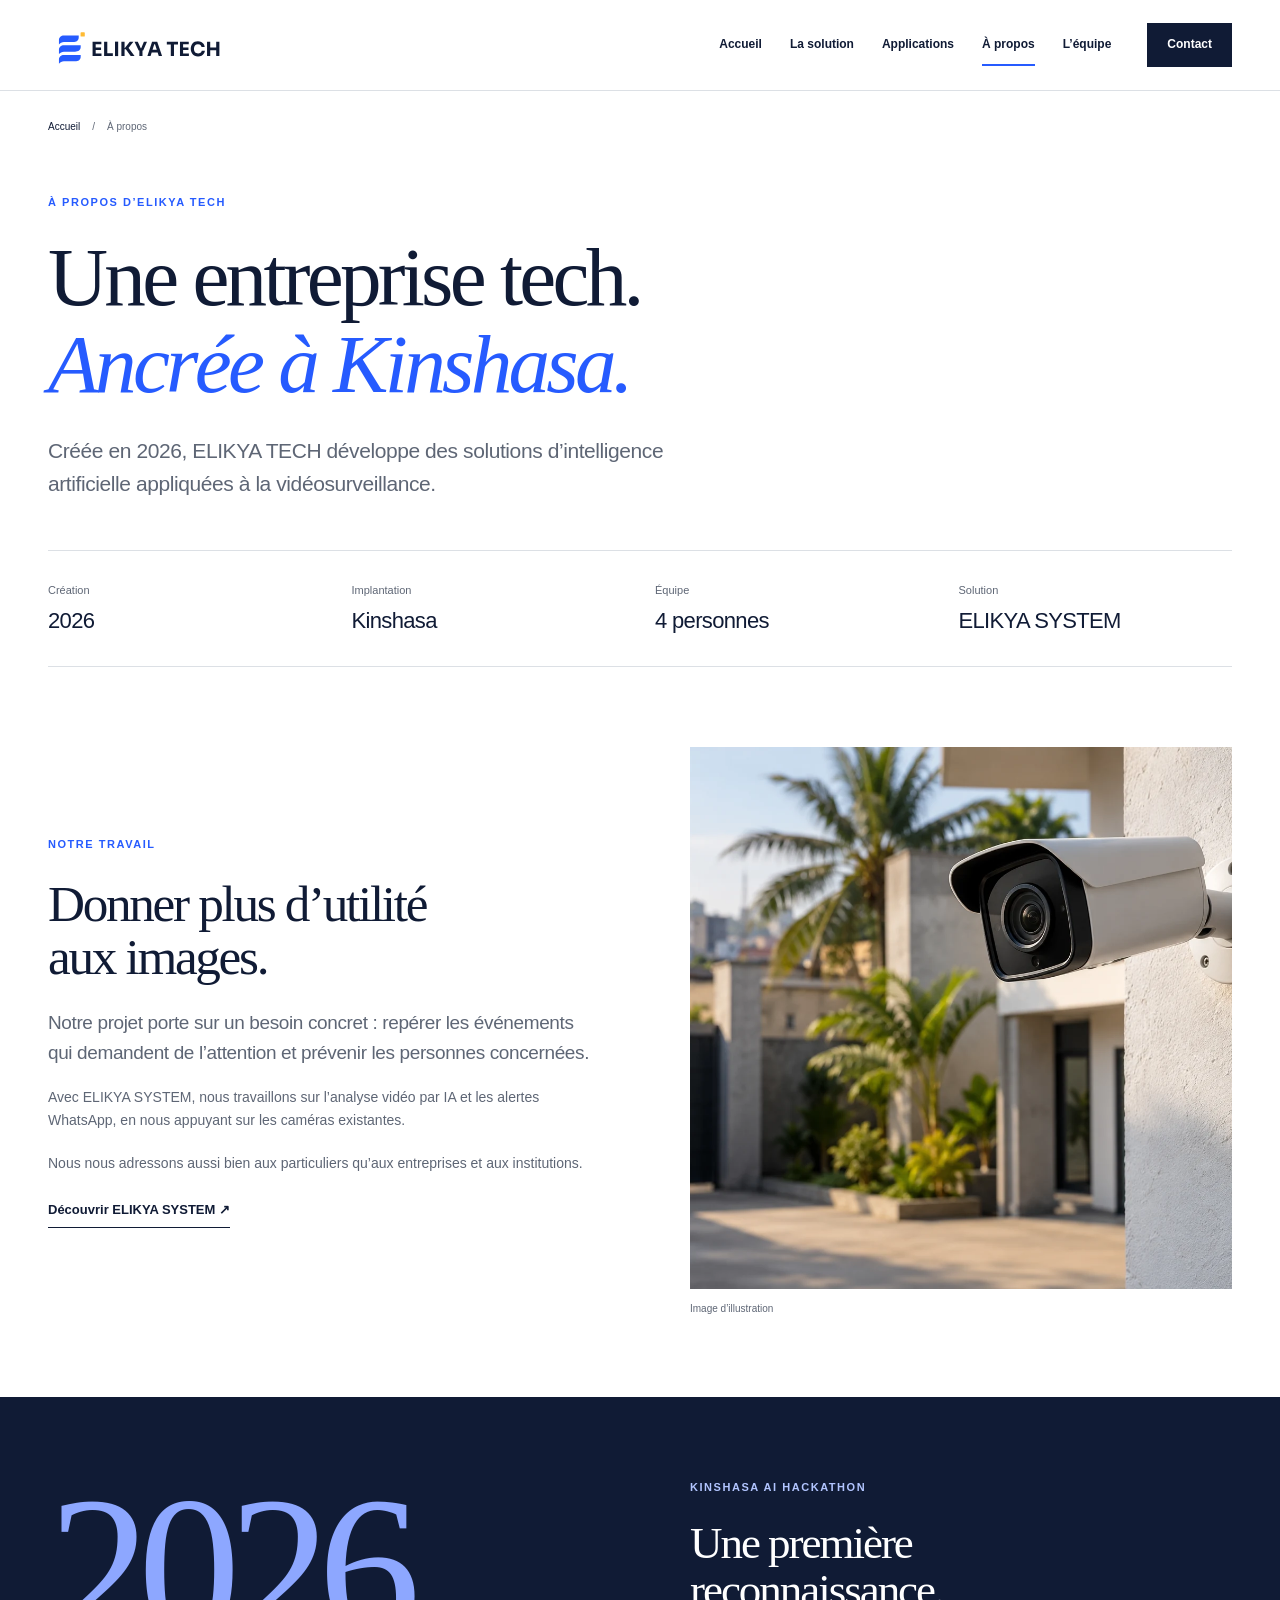
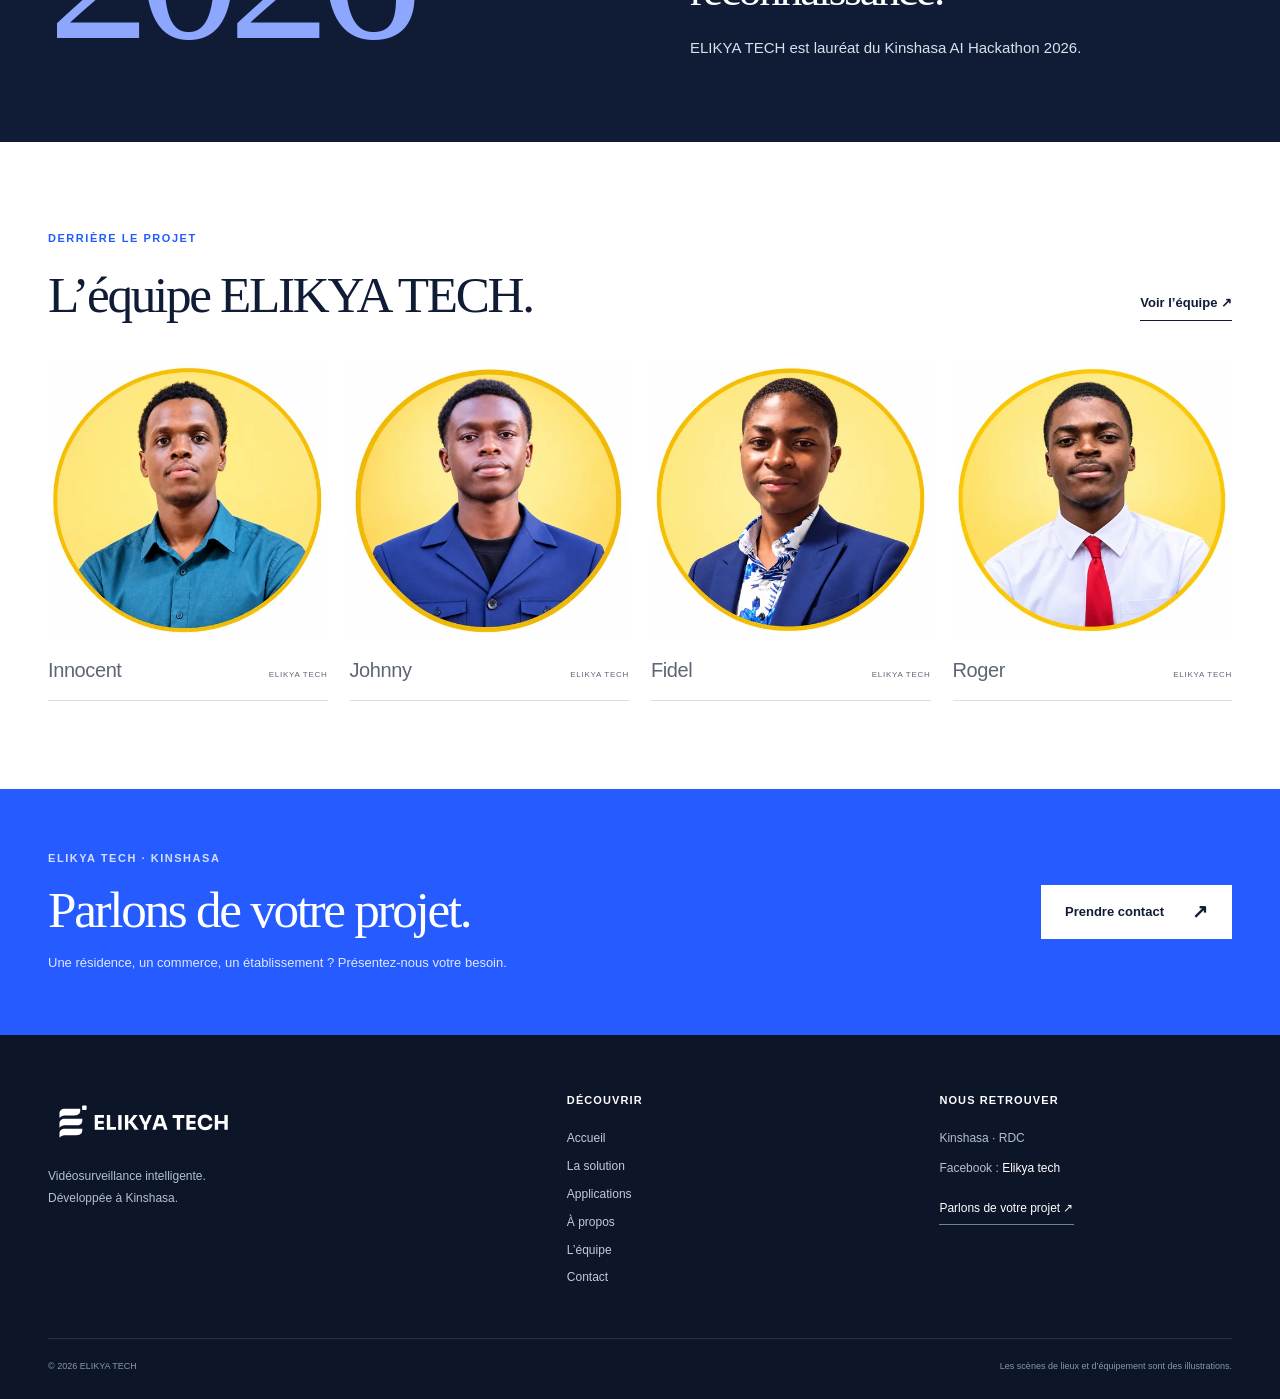
==== commit 0097355d: "Supprimer le bandeau supérieur : a-propos.html" ====
--- a/a-propos.html
+++ b/a-propos.html
@@ -18,7 +18,6 @@
 </head>
 <body>
 <a href="#contenu" class="skip">Aller au contenu</a>
-<div class="topline"><div class="wrap"><span>Vidéosurveillance & intelligence artificielle</span></div></div>
 <header class="site-header"><div class="wrap header-inner">
   <a href="index.html" class="brand" aria-label="ELIKYA TECH, accueil"><img src="assets/logo-horizontal.svg" alt="ELIKYA TECH" width="282" height="62"></a>
   <nav class="desktop-nav" aria-label="Navigation principale"><a href="index.html">Accueil</a><a href="solution.html">La solution</a><a href="applications.html">Applications</a><a href="a-propos.html" aria-current="page">À propos</a><a href="equipe.html">L’équipe</a><a href="contact.html">Contact</a></nav>
--- a/css/site.css
+++ b/css/site.css
@@ -19,5 +19,5 @@
 @media print{.topline,.mobile-menu,.desktop-nav,.contact-band,.site-footer,.skip{display:none}.site-header{position:static}.wrap{width:100%}.home-hero{min-height:450px}.hero-photo{opacity:.4}.hero-shade{background:#101b35}.button{border-color:currentColor}a{color:inherit}}
 
 /* Retrait de la localisation dans le bandeau supérieur. */
-.topline>.wrap>span:first-child{display:none}
+.topline>.wrap>span:first-child:not(:last-child){display:none}
 @media(max-width:850px){.topline{display:none}}
